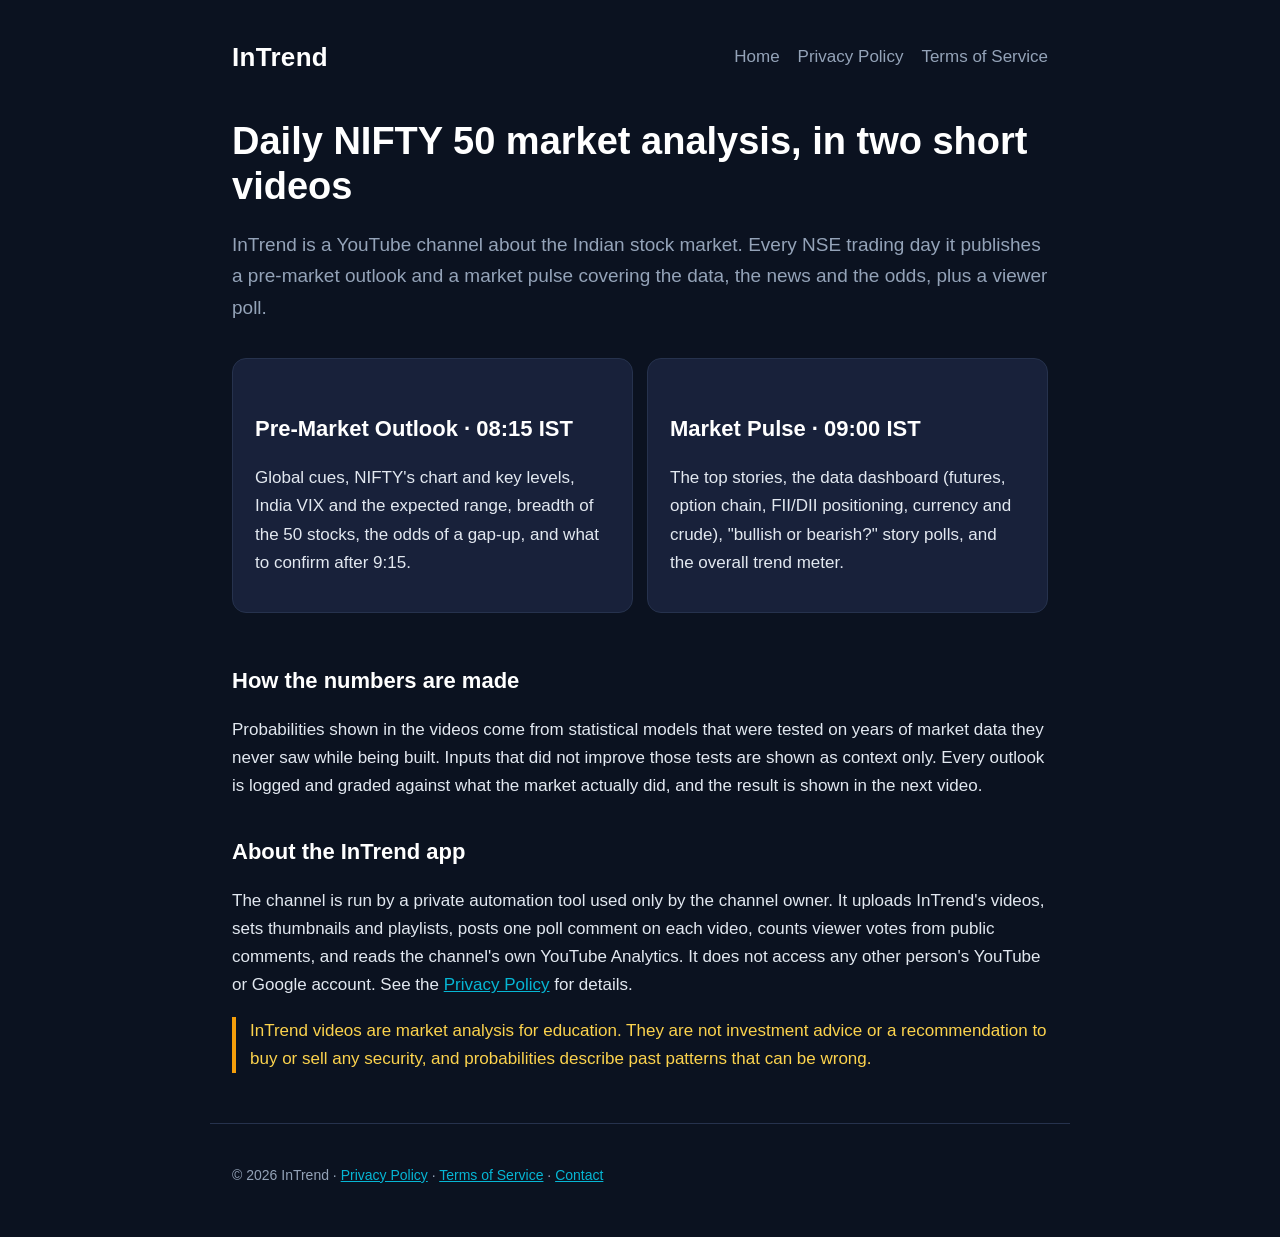
==== index.html @ 687f5fe2 "InTrend home page, privacy policy and terms of service Co-Authored-By: Claude Opus 5.5 <noreply@anth" ====
<!DOCTYPE html>
<html lang="en">
<head>
<meta charset="utf-8"><meta name="viewport" content="width=device-width, initial-scale=1">
<title>InTrend — Daily NIFTY 50 market analysis</title>
<meta name="description" content="InTrend publishes two short NIFTY 50 market-analysis videos on YouTube every trading day.">
<link rel="stylesheet" href="style.css">
</head>
<body>
<header><a class="brand" href="./">InTrend</a>
<nav><a href="./">Home</a><a href="privacy.html">Privacy Policy</a><a href="terms.html">Terms of Service</a></nav></header>
<main>
<h1>Daily NIFTY 50 market analysis, in two short videos</h1>
<p class="lede">InTrend is a YouTube channel about the Indian stock market. Every NSE trading day it publishes a
pre-market outlook and a market pulse covering the data, the news and the odds, plus a viewer poll.</p>

<div class="grid">
  <div class="card"><h2>Pre-Market Outlook · 08:15 IST</h2>
  <p>Global cues, NIFTY's chart and key levels, India VIX and the expected range, breadth of the 50 stocks,
  the odds of a gap-up, and what to confirm after 9:15.</p></div>
  <div class="card"><h2>Market Pulse · 09:00 IST</h2>
  <p>The top stories, the data dashboard (futures, option chain, FII/DII positioning, currency and crude),
  "bullish or bearish?" story polls, and the overall trend meter.</p></div>
</div>

<h2>How the numbers are made</h2>
<p>Probabilities shown in the videos come from statistical models that were tested on years of market
data they never saw while being built. Inputs that did not improve those tests are shown as context
only. Every outlook is logged and graded against what the market actually did, and the result is
shown in the next video.</p>

<h2>About the InTrend app</h2>
<p>The channel is run by a private automation tool used only by the channel owner. It uploads InTrend's
videos, sets thumbnails and playlists, posts one poll comment on each video, counts viewer votes from
public comments, and reads the channel's own YouTube Analytics. It does not access any other person's
YouTube or Google account. See the <a href="privacy.html">Privacy Policy</a> for details.</p>

<p class="note">InTrend videos are market analysis for education. They are not investment advice or a
recommendation to buy or sell any security, and probabilities describe past patterns that can be wrong.</p>
</main>
<footer>© 2026 InTrend · <a href="privacy.html">Privacy Policy</a> · <a href="terms.html">Terms of Service</a> ·
<a href="https://github.com/govindsi71094-art/intrend-site/issues">Contact</a></footer>
</body>
</html>
---- style.css ----
:root { --bg:#0b1220; --card:#18213a; --text:#e2e8f0; --muted:#94a3b8; --accent:#06b6d4; --line:#26324d; }
* { box-sizing: border-box; }
body { margin:0; background:var(--bg); color:var(--text); font:17px/1.65 -apple-system, "Segoe UI", Roboto, Lato, sans-serif; }
header, main, footer { max-width: 860px; margin: 0 auto; padding: 0 22px; }
header { padding-top: 36px; display:flex; justify-content:space-between; align-items:center; flex-wrap:wrap; gap:12px; }
.brand { font-weight: 800; font-size: 26px; color:#fff; text-decoration:none; letter-spacing:.3px; }
nav a { color: var(--muted); margin-left: 18px; text-decoration:none; }
nav a:hover, a { color: var(--accent); }
h1 { font-size: 38px; line-height:1.2; margin: 40px 0 8px; color:#fff; }
h2 { font-size: 22px; margin: 34px 0 8px; color:#fff; }
.lede { color: var(--muted); font-size: 19px; }
.card { background: var(--card); border:1px solid var(--line); border-radius: 14px; padding: 18px 22px; margin: 16px 0; }
.grid { display:grid; grid-template-columns: repeat(auto-fit, minmax(240px,1fr)); gap: 14px; }
table { border-collapse: collapse; width:100%; margin: 10px 0; }
th, td { text-align:left; padding: 9px 10px; border-bottom: 1px solid var(--line); vertical-align: top; }
th { color: var(--muted); font-weight: 600; }
code { background:#111a2e; padding: 1px 6px; border-radius: 5px; font-size: 15px; }
.note { border-left: 4px solid #f59e0b; padding-left: 14px; color: #fcd34d; }
footer { color: var(--muted); font-size: 14px; padding: 40px 22px 50px; border-top:1px solid var(--line); margin-top: 50px; }
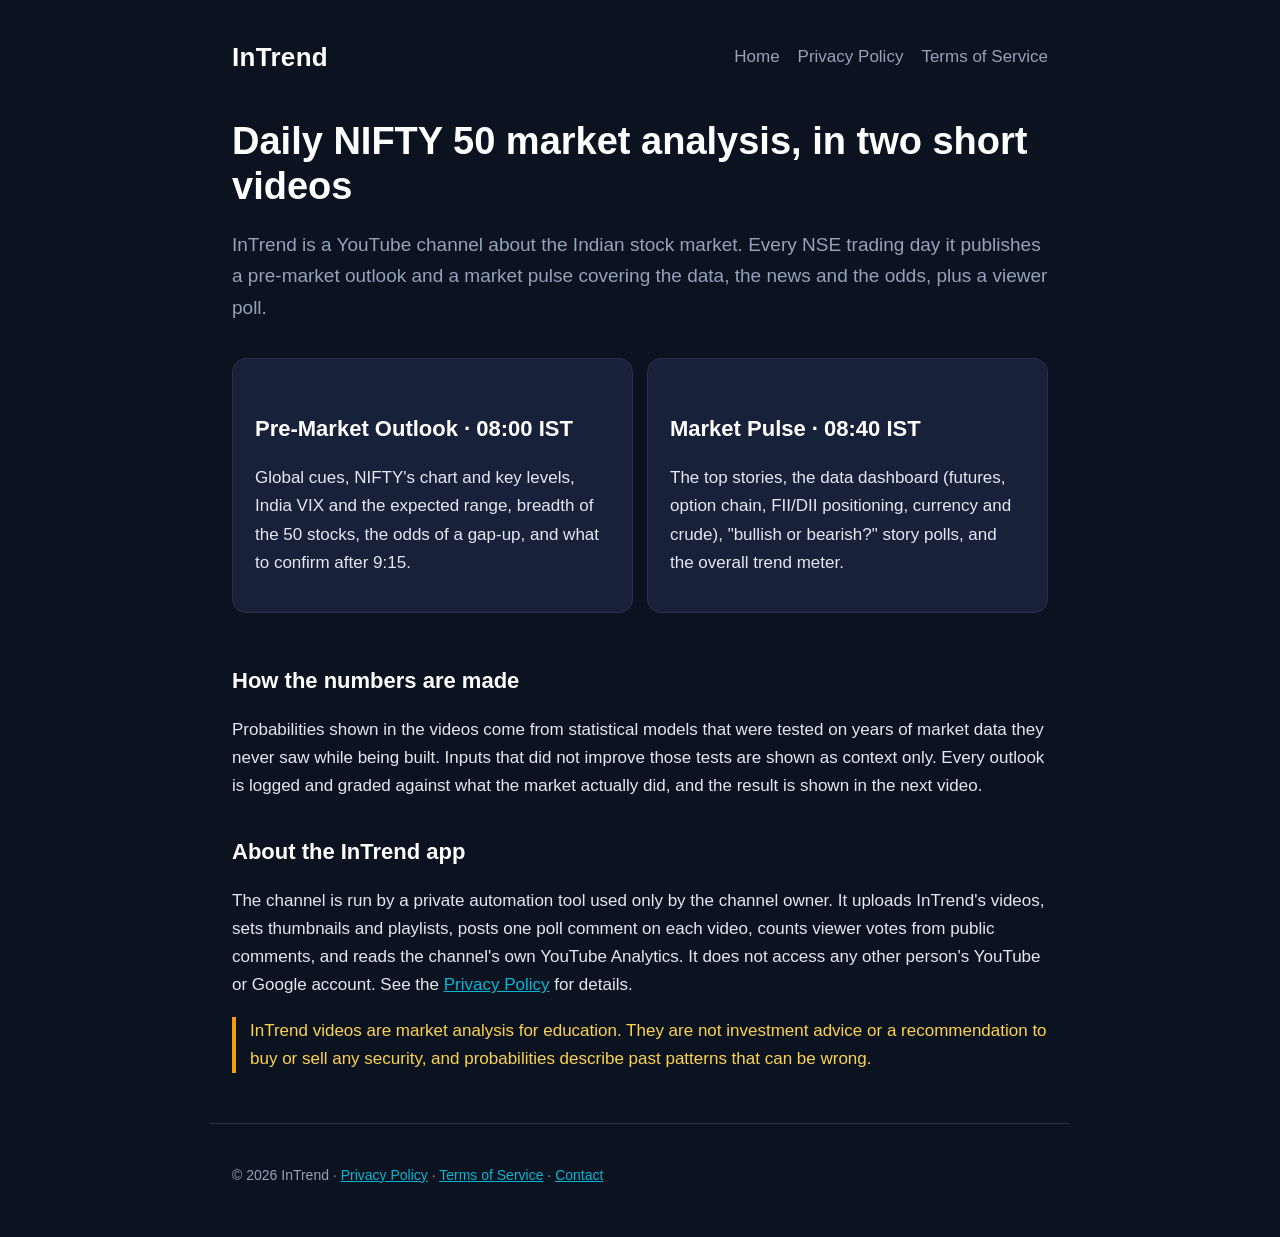
==== commit 8bb02901: "Update video times: outlook 08:00 IST, Market Pulse 08:40 IST Co-Authored-By: Claude Opus 5.5 <norep" ====
--- a/index.html
+++ b/index.html
@@ -15,10 +15,10 @@
 pre-market outlook and a market pulse covering the data, the news and the odds, plus a viewer poll.</p>
 
 <div class="grid">
-  <div class="card"><h2>Pre-Market Outlook · 08:15 IST</h2>
+  <div class="card"><h2>Pre-Market Outlook · 08:00 IST</h2>
   <p>Global cues, NIFTY's chart and key levels, India VIX and the expected range, breadth of the 50 stocks,
   the odds of a gap-up, and what to confirm after 9:15.</p></div>
-  <div class="card"><h2>Market Pulse · 09:00 IST</h2>
+  <div class="card"><h2>Market Pulse · 08:40 IST</h2>
   <p>The top stories, the data dashboard (futures, option chain, FII/DII positioning, currency and crude),
   "bullish or bearish?" story polls, and the overall trend meter.</p></div>
 </div>
